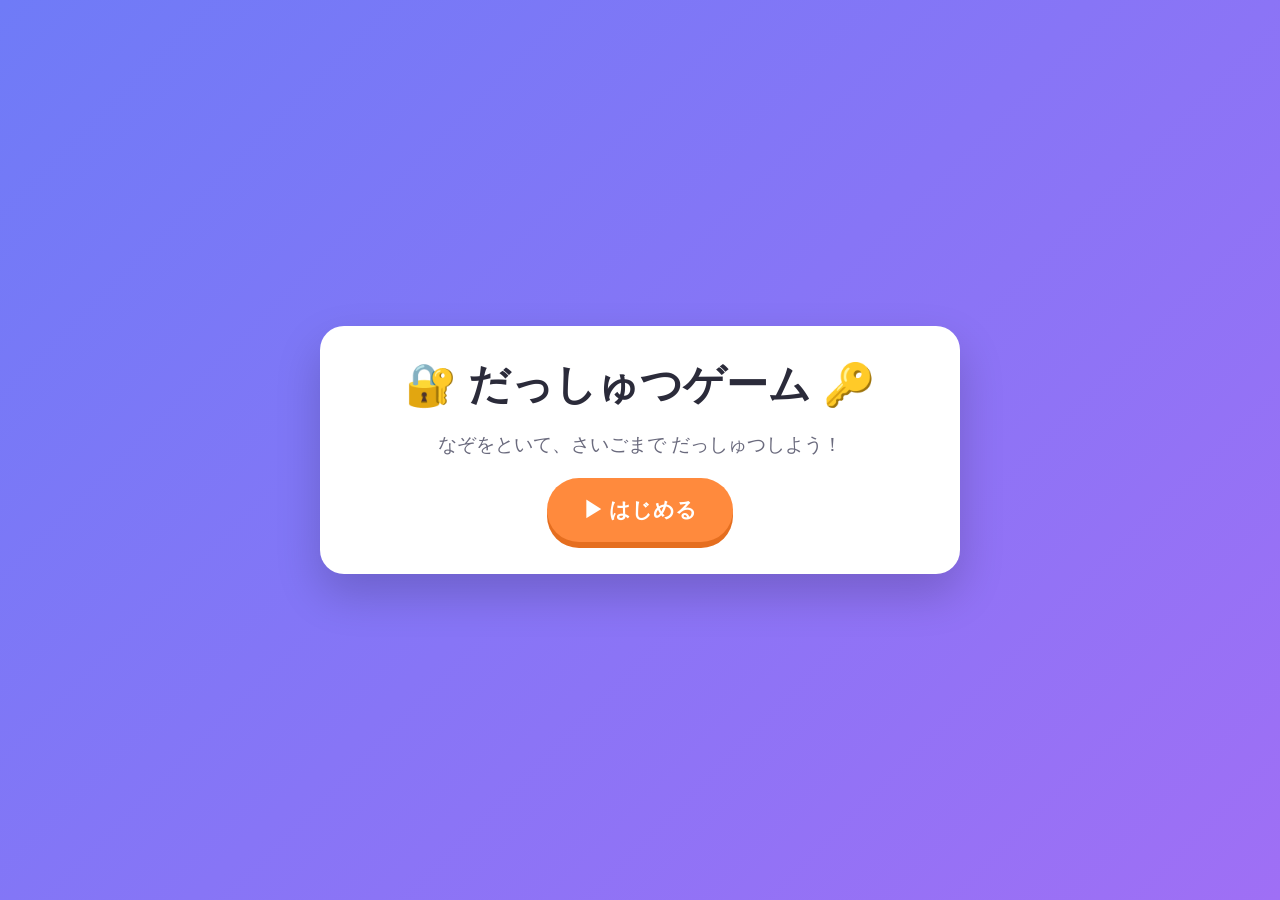
==== escape-game/index.html @ 2ba77e46 "小学生向け脱出ゲームアプリのプロトタイプを追加 - escape-game/ にビルド不要のHTML+CSS+Vanilla JS構成で実装 - stages.js にステージ内容(quiz/code" ====
<!DOCTYPE html>
<html lang="ja">
<head>
<meta charset="UTF-8" />
<meta name="viewport" content="width=device-width, initial-scale=1, maximum-scale=1, user-scalable=no, viewport-fit=cover" />
<title>だっしゅつゲーム</title>
<link rel="stylesheet" href="style.css" />
</head>
<body>

  <!-- 画面1: タイトル画面 -->
  <section id="screen-title" class="screen is-active">
    <div class="card title-card">
      <h1 class="app-title">🔐 だっしゅつゲーム 🔑</h1>
      <p class="app-sub">なぞをといて、さいごまで だっしゅつしよう！</p>
      <button id="btn-start" class="btn btn-primary btn-large" type="button">▶ はじめる</button>
    </div>
  </section>

  <!-- 画面2: ステージ画面 -->
  <section id="screen-stage" class="screen">
    <div class="stage-topbar">
      <div class="progress-wrap" aria-label="進み具合">
        <div class="progress-track">
          <div id="progress-fill" class="progress-fill"></div>
        </div>
        <span id="progress-label" class="progress-label">1 / 3</span>
      </div>
    </div>

    <div class="card stage-card">
      <h2 id="stage-title" class="stage-title">ステージタイトル</h2>
      <p id="stage-prompt" class="stage-prompt">もんだいぶん</p>

      <img id="stage-image" class="stage-image" alt="" hidden />

      <div id="stage-body" class="stage-body">
        <!-- ここに type ごとの選択肢/入力欄/並べ替えUIが差し込まれる -->
      </div>

      <div id="feedback" class="feedback" role="status" aria-live="polite"></div>

      <div id="hint-panel" class="hint-panel" hidden>
        <p id="hint-text" class="hint-text"></p>
      </div>

      <div class="stage-actions">
        <button id="btn-hint" class="btn btn-secondary" type="button">💡 ヒント</button>
      </div>
    </div>
  </section>

  <!-- 画面3: 最終演出（クリア）画面 -->
  <section id="screen-clear" class="screen">
    <canvas id="confetti-canvas" class="confetti-canvas"></canvas>
    <div class="card clear-card">
      <h1 class="clear-title">🎉 だっしゅつ せいこう！ 🎉</h1>
      <p class="clear-sub">すべての なぞを といたね。すごい！</p>

      <button id="btn-reveal" class="btn btn-primary btn-large">🎁 しゃしんを 見る</button>

      <div id="photo-wrap" class="photo-wrap" hidden>
        <img id="final-photo" class="final-photo" alt="さいごのごほうびしゃしん" />
        <div id="photo-fallback" class="photo-fallback" hidden>
          <p>📷 写真が見つかりません</p>
          <p class="photo-fallback-sub">assets/final-photo.jpg（または .png）に画像を置いてください。</p>
        </div>
      </div>

      <button id="btn-restart" class="btn btn-secondary" type="button" hidden>🔁 もういちど さいしょから</button>
    </div>
  </section>

  <script src="stages.js"></script>
  <script src="main.js"></script>
</body>
</html>
---- escape-game/style.css ----
/* ---------------------------------------------------------------
   style.css
   小学生がiPad(Safari)でタップ操作する前提のスタイル。
   - ホバーに依存する演出は使わない
   - タップ領域は最低44px x 44px を確保
   - 縦向き/横向きどちらでも崩れないようにする
--------------------------------------------------------------- */

:root {
  --color-bg-1: #6f7bf7;
  --color-bg-2: #9f6ff5;
  --color-primary: #ff8a3d;
  --color-primary-dark: #e56e1f;
  --color-secondary: #4dc3a3;
  --color-secondary-dark: #33a184;
  --color-correct: #35c165;
  --color-wrong: #ff5a5f;
  --color-card-bg: #ffffff;
  --color-text: #2b2b3a;
  --color-text-sub: #6a6a7d;
  --radius-lg: 24px;
  --radius-md: 16px;
  --tap-min: 44px;
}

* {
  box-sizing: border-box;
  -webkit-tap-highlight-color: transparent;
}

/* 独自のdisplay指定(.btnなど)がUAデフォルトのhidden挙動を上書きしてしまうため、
   [hidden]属性を最優先で効かせる */
[hidden] {
  display: none !important;
}

html, body {
  height: 100%;
  margin: 0;
}

body {
  font-family: "Hiragino Maru Gothic ProN", "Hiragino Sans", "Yu Gothic", sans-serif;
  color: var(--color-text);
  background: linear-gradient(135deg, var(--color-bg-1), var(--color-bg-2));
  min-height: 100vh;
  min-height: 100dvh;
  overflow-x: hidden;
  /* iPadでの意図しない拡大縮小・選択・長押しコールアウトを防ぐ */
  user-select: none;
  -webkit-user-select: none;
  touch-action: manipulation;
}

input, textarea {
  -webkit-user-select: text;
  user-select: text;
}

button {
  font-family: inherit;
}

/* ---------- 画面切り替え ---------- */

.screen {
  display: none;
  min-height: 100vh;
  min-height: 100dvh;
  width: 100%;
  align-items: center;
  justify-content: center;
  padding: 24px 16px;
  padding: 24px max(16px, env(safe-area-inset-right)) 24px max(16px, env(safe-area-inset-left));
}

.screen.is-active {
  display: flex;
}

#screen-stage.is-active {
  align-items: flex-start;
  flex-direction: column;
}

#screen-clear.is-active {
  position: relative;
  overflow: hidden;
}

/* ---------- カード共通 ---------- */

.card {
  background: var(--color-card-bg);
  border-radius: var(--radius-lg);
  box-shadow: 0 20px 45px rgba(0, 0, 0, 0.18);
  padding: 32px 24px;
  width: 100%;
  max-width: 640px;
  margin: 0 auto;
  text-align: center;
}

/* ---------- タイトル画面 ---------- */

.title-card {
  display: flex;
  flex-direction: column;
  align-items: center;
  gap: 20px;
}

.app-title {
  font-size: clamp(1.8rem, 5vw, 2.6rem);
  margin: 0;
  line-height: 1.3;
}

.app-sub {
  margin: 0;
  font-size: clamp(1rem, 2.6vw, 1.2rem);
  color: var(--color-text-sub);
}

/* ---------- 共通ボタン ---------- */

.btn {
  display: inline-flex;
  align-items: center;
  justify-content: center;
  min-height: var(--tap-min);
  min-width: var(--tap-min);
  padding: 14px 28px;
  border: none;
  border-radius: 999px;
  font-size: 1.1rem;
  font-weight: 700;
  cursor: pointer;
  transition: transform 0.12s ease, box-shadow 0.12s ease, opacity 0.12s ease;
  box-shadow: 0 6px 0 rgba(0, 0, 0, 0.15);
}

.btn:active {
  transform: translateY(4px);
  box-shadow: 0 2px 0 rgba(0, 0, 0, 0.15);
}

.btn:disabled {
  opacity: 0.5;
  cursor: default;
  transform: none;
  box-shadow: 0 6px 0 rgba(0, 0, 0, 0.08);
}

.btn-primary {
  background: var(--color-primary);
  color: #fff;
  box-shadow: 0 6px 0 var(--color-primary-dark);
}
.btn-primary:active { box-shadow: 0 2px 0 var(--color-primary-dark); }

.btn-secondary {
  background: var(--color-secondary);
  color: #fff;
  box-shadow: 0 6px 0 var(--color-secondary-dark);
}
.btn-secondary:active { box-shadow: 0 2px 0 var(--color-secondary-dark); }

.btn-large {
  font-size: 1.3rem;
  padding: 18px 36px;
}

/* ---------- ステージ画面 ---------- */

.stage-topbar {
  width: 100%;
  max-width: 640px;
  margin: 0 auto 16px;
}

.progress-wrap {
  display: flex;
  align-items: center;
  gap: 12px;
  background: rgba(255, 255, 255, 0.85);
  border-radius: 999px;
  padding: 8px 16px;
}

.progress-track {
  flex: 1;
  height: 14px;
  background: rgba(0, 0, 0, 0.1);
  border-radius: 999px;
  overflow: hidden;
}

.progress-fill {
  height: 100%;
  width: 0%;
  background: linear-gradient(90deg, var(--color-secondary), var(--color-primary));
  transition: width 0.4s ease;
  border-radius: 999px;
}

.progress-label {
  font-weight: 700;
  color: var(--color-text);
  white-space: nowrap;
}

.stage-card {
  display: flex;
  flex-direction: column;
  gap: 18px;
  margin-top: 0;
}

.stage-title {
  margin: 0;
  font-size: clamp(1.2rem, 3.4vw, 1.6rem);
}

.stage-prompt {
  margin: 0;
  font-size: clamp(1rem, 2.8vw, 1.25rem);
  line-height: 1.6;
  white-space: pre-wrap;
  word-break: break-word;
}

.stage-image {
  width: 100%;
  max-height: 240px;
  object-fit: contain;
  border-radius: var(--radius-md);
}

.stage-body {
  display: flex;
  flex-direction: column;
  gap: 14px;
}

/* quiz用の選択肢ボタン */
.choice-grid {
  display: grid;
  grid-template-columns: repeat(auto-fit, minmax(140px, 1fr));
  gap: 12px;
}

.choice-btn {
  min-height: 56px;
  padding: 12px 16px;
  border-radius: var(--radius-md);
  border: 3px solid #e2e2ef;
  background: #f7f7fc;
  font-size: 1.05rem;
  font-weight: 700;
  color: var(--color-text);
  cursor: pointer;
  transition: transform 0.1s ease, border-color 0.15s ease, background 0.15s ease;
}

.choice-btn:active {
  transform: scale(0.97);
}

.choice-btn.is-correct {
  background: rgba(53, 193, 101, 0.18);
  border-color: var(--color-correct);
}

.choice-btn.is-wrong {
  background: rgba(255, 90, 95, 0.18);
  border-color: var(--color-wrong);
  animation: shake 0.35s ease;
}

.choice-btn.is-disabled {
  opacity: 0.55;
  pointer-events: none;
}

/* code-input用 */
.code-input-row {
  display: flex;
  flex-wrap: wrap;
  gap: 10px;
}

.code-input-field {
  flex: 1;
  min-width: 160px;
  min-height: var(--tap-min);
  font-size: 1.2rem;
  padding: 10px 16px;
  border-radius: var(--radius-md);
  border: 3px solid #e2e2ef;
  text-align: center;
}

.code-input-field.is-wrong {
  border-color: var(--color-wrong);
  animation: shake 0.35s ease;
}

/* order用 */
.order-piece-row {
  display: flex;
  flex-wrap: wrap;
  gap: 10px;
  justify-content: center;
  min-height: 60px;
}

.order-piece {
  min-width: 56px;
  min-height: 56px;
  padding: 8px 14px;
  border-radius: var(--radius-md);
  border: 3px solid #e2e2ef;
  background: #f7f7fc;
  font-size: 1.3rem;
  font-weight: 800;
  cursor: pointer;
}

.order-piece.is-picked {
  opacity: 0.35;
  pointer-events: none;
}

.order-answer-row {
  display: flex;
  flex-wrap: wrap;
  gap: 10px;
  justify-content: center;
  min-height: 60px;
  padding: 10px;
  background: #f0f0f8;
  border-radius: var(--radius-md);
}

.order-answer-slot {
  min-width: 56px;
  min-height: 56px;
  display: flex;
  align-items: center;
  justify-content: center;
  border-radius: var(--radius-md);
  border: 2px dashed #c9c9dd;
  font-size: 1.3rem;
  font-weight: 800;
  background: #fff;
}

.stage-actions {
  display: flex;
  justify-content: center;
  gap: 12px;
  flex-wrap: wrap;
}

.feedback {
  min-height: 1.6em;
  font-weight: 800;
  font-size: 1.1rem;
}

.feedback.is-correct { color: var(--color-correct); }
.feedback.is-wrong { color: var(--color-wrong); }

.hint-panel {
  background: #fff7e0;
  border: 2px solid #ffd98a;
  border-radius: var(--radius-md);
  padding: 12px 16px;
  text-align: left;
}

.hint-text {
  margin: 0;
  color: #8a5a00;
  font-weight: 600;
}

/* ---------- クリア画面 ---------- */

.clear-card {
  display: flex;
  flex-direction: column;
  align-items: center;
  gap: 20px;
  position: relative;
  z-index: 2;
}

.clear-title {
  margin: 0;
  font-size: clamp(1.6rem, 5vw, 2.4rem);
  animation: pop-in 0.5s ease;
}

.clear-sub {
  margin: 0;
  color: var(--color-text-sub);
  font-size: clamp(1rem, 2.6vw, 1.2rem);
}

.photo-wrap {
  width: 100%;
  max-width: 480px;
  animation: pop-in 0.4s ease;
}

.final-photo {
  width: 100%;
  border-radius: var(--radius-md);
  box-shadow: 0 12px 30px rgba(0, 0, 0, 0.25);
  display: block;
}

.final-photo[hidden] { display: none; }

.photo-fallback {
  width: 100%;
  aspect-ratio: 4 / 3;
  border-radius: var(--radius-md);
  border: 3px dashed #c9c9dd;
  background: #f0f0f8;
  display: flex;
  flex-direction: column;
  align-items: center;
  justify-content: center;
  gap: 8px;
  color: var(--color-text-sub);
  padding: 16px;
  text-align: center;
}

.photo-fallback-sub {
  font-size: 0.85rem;
  margin: 0;
}

.confetti-canvas {
  position: absolute;
  inset: 0;
  width: 100%;
  height: 100%;
  pointer-events: none;
  z-index: 1;
}

/* ---------- アニメーション ---------- */

@keyframes shake {
  0%, 100% { transform: translateX(0); }
  20% { transform: translateX(-8px); }
  40% { transform: translateX(8px); }
  60% { transform: translateX(-6px); }
  80% { transform: translateX(6px); }
}

@keyframes pop-in {
  0% { transform: scale(0.7); opacity: 0; }
  100% { transform: scale(1); opacity: 1; }
}

/* ---------- 横向き(landscape)での高さ調整 ---------- */

@media (orientation: landscape) and (max-height: 600px) {
  .card {
    padding: 20px;
  }
  .screen {
    padding: 12px 16px;
  }
}

/* ---------- 小さめの iPad / 縦向き調整 ---------- */

@media (max-width: 480px) {
  .card {
    padding: 24px 16px;
    border-radius: var(--radius-md);
  }
}
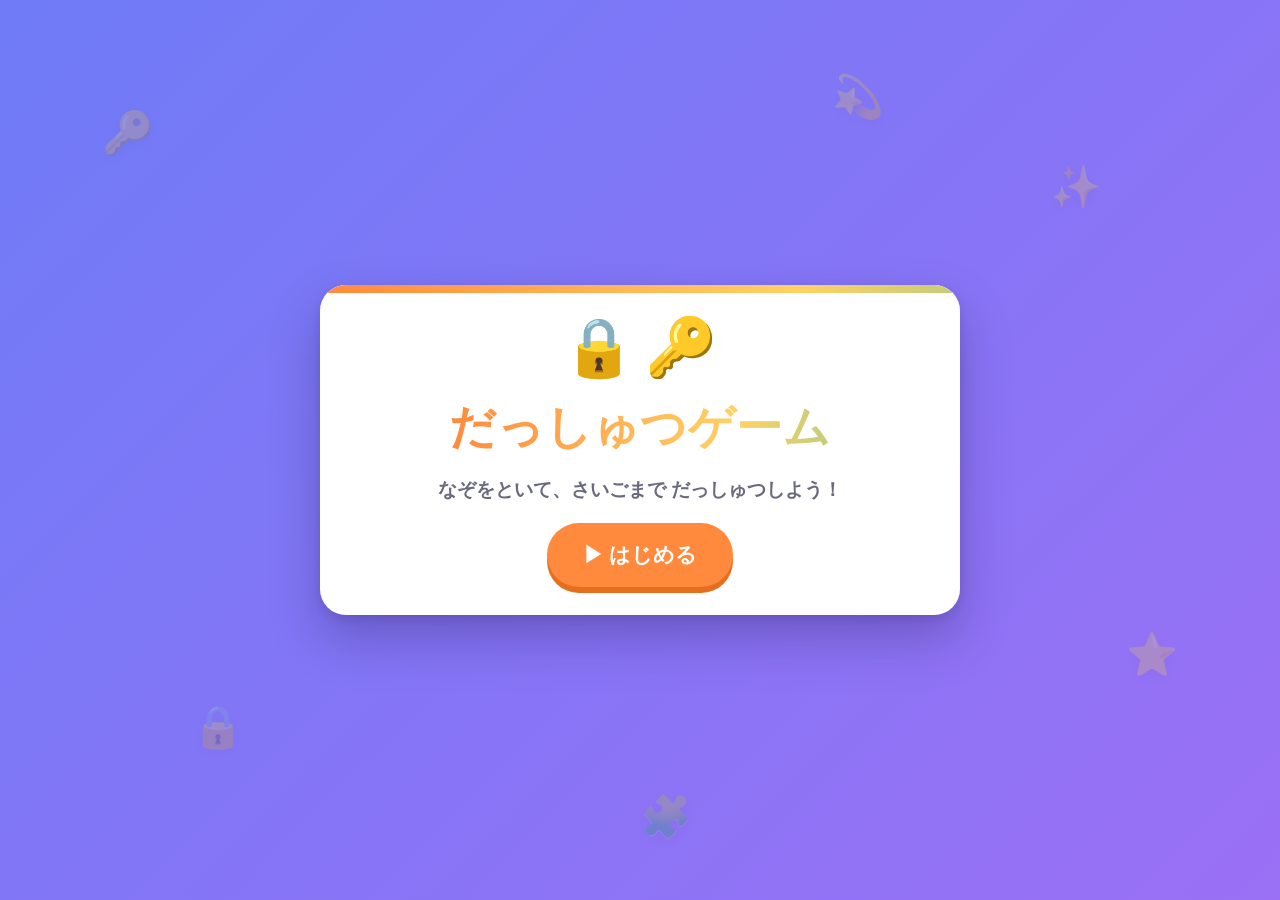
==== commit 45c3ccbc: "デザイン強化、キャッシュ対策、写真アップロード手順を追加 - index.html/style.css: 背景に漂う鍵・きらきら等の装飾、カード上部の   虹色アクセント帯、タイトル文字のグラデーショ" ====
--- a/escape-game/index.html
+++ b/escape-game/index.html
@@ -4,14 +4,28 @@
 <meta charset="UTF-8" />
 <meta name="viewport" content="width=device-width, initial-scale=1, maximum-scale=1, user-scalable=no, viewport-fit=cover" />
 <title>だっしゅつゲーム</title>
-<link rel="stylesheet" href="style.css" />
+<link rel="stylesheet" href="style.css?v=1" />
 </head>
 <body>
+
+  <!-- 背景の装飾（鍵・鍵穴・きらきら等がゆっくり漂う演出。操作の邪魔をしないようpointer-events:none） -->
+  <div class="bg-decor" aria-hidden="true">
+    <span class="bg-decor-item" style="--x:8%; --y:12%; --dur:16s; --delay:0s;">🔑</span>
+    <span class="bg-decor-item" style="--x:82%; --y:18%; --dur:19s; --delay:-3s;">✨</span>
+    <span class="bg-decor-item" style="--x:15%; --y:78%; --dur:21s; --delay:-8s;">🔒</span>
+    <span class="bg-decor-item" style="--x:88%; --y:70%; --dur:17s; --delay:-5s;">⭐</span>
+    <span class="bg-decor-item" style="--x:50%; --y:88%; --dur:23s; --delay:-11s;">🧩</span>
+    <span class="bg-decor-item" style="--x:65%; --y:8%; --dur:18s; --delay:-14s;">💫</span>
+  </div>
 
   <!-- 画面1: タイトル画面 -->
   <section id="screen-title" class="screen is-active">
     <div class="card title-card">
-      <h1 class="app-title">🔐 だっしゅつゲーム 🔑</h1>
+      <div class="title-icon-row" aria-hidden="true">
+        <span class="title-icon" style="--spin-delay:0s;">🔒</span>
+        <span class="title-icon title-icon-key" style="--spin-delay:0.6s;">🔑</span>
+      </div>
+      <h1 class="app-title">だっしゅつゲーム</h1>
       <p class="app-sub">なぞをといて、さいごまで だっしゅつしよう！</p>
       <button id="btn-start" class="btn btn-primary btn-large" type="button">▶ はじめる</button>
     </div>
@@ -26,10 +40,16 @@
         </div>
         <span id="progress-label" class="progress-label">1 / 3</span>
       </div>
+      <div id="progress-dots" class="progress-dots" aria-hidden="true">
+        <!-- ステージごとのアイコンドットがJSで生成される -->
+      </div>
     </div>
 
     <div class="card stage-card">
-      <h2 id="stage-title" class="stage-title">ステージタイトル</h2>
+      <div class="stage-header">
+        <span id="stage-icon" class="stage-icon-badge" aria-hidden="true">🧩</span>
+        <h2 id="stage-title" class="stage-title">ステージタイトル</h2>
+      </div>
       <p id="stage-prompt" class="stage-prompt">もんだいぶん</p>
 
       <img id="stage-image" class="stage-image" alt="" hidden />
@@ -54,16 +74,19 @@
   <section id="screen-clear" class="screen">
     <canvas id="confetti-canvas" class="confetti-canvas"></canvas>
     <div class="card clear-card">
-      <h1 class="clear-title">🎉 だっしゅつ せいこう！ 🎉</h1>
+      <div class="clear-trophy" aria-hidden="true">🏆</div>
+      <h1 class="clear-title">だっしゅつ せいこう！</h1>
       <p class="clear-sub">すべての なぞを といたね。すごい！</p>
 
       <button id="btn-reveal" class="btn btn-primary btn-large">🎁 しゃしんを 見る</button>
 
       <div id="photo-wrap" class="photo-wrap" hidden>
-        <img id="final-photo" class="final-photo" alt="さいごのごほうびしゃしん" />
-        <div id="photo-fallback" class="photo-fallback" hidden>
-          <p>📷 写真が見つかりません</p>
-          <p class="photo-fallback-sub">assets/final-photo.jpg（または .png）に画像を置いてください。</p>
+        <div class="photo-frame">
+          <img id="final-photo" class="final-photo" alt="さいごのごほうびしゃしん" />
+          <div id="photo-fallback" class="photo-fallback" hidden>
+            <p>📷 写真が見つかりません</p>
+            <p class="photo-fallback-sub">assets/final-photo.jpg（または .png）に画像を置いてください。</p>
+          </div>
         </div>
       </div>
 
@@ -71,7 +94,7 @@
     </div>
   </section>
 
-  <script src="stages.js"></script>
-  <script src="main.js"></script>
+  <script src="stages.js?v=1"></script>
+  <script src="main.js?v=1"></script>
 </body>
 </html>
--- a/escape-game/style.css
+++ b/escape-game/style.css
@@ -9,6 +9,7 @@
 :root {
   --color-bg-1: #6f7bf7;
   --color-bg-2: #9f6ff5;
+  --color-bg-3: #ff8ac6;
   --color-primary: #ff8a3d;
   --color-primary-dark: #e56e1f;
   --color-secondary: #4dc3a3;
@@ -18,9 +19,10 @@
   --color-card-bg: #ffffff;
   --color-text: #2b2b3a;
   --color-text-sub: #6a6a7d;
-  --radius-lg: 24px;
+  --radius-lg: 26px;
   --radius-md: 16px;
   --tap-min: 44px;
+  --accent-gradient: linear-gradient(90deg, #ff8a3d, #ffd166, #4dc3a3, #6f7bf7, #ff8ac6);
 }
 
 * {
@@ -40,9 +42,12 @@
 }
 
 body {
+  position: relative;
   font-family: "Hiragino Maru Gothic ProN", "Hiragino Sans", "Yu Gothic", sans-serif;
   color: var(--color-text);
-  background: linear-gradient(135deg, var(--color-bg-1), var(--color-bg-2));
+  background: linear-gradient(135deg, var(--color-bg-1), var(--color-bg-2) 55%, var(--color-bg-3));
+  background-size: 200% 200%;
+  animation: bg-drift 18s ease-in-out infinite;
   min-height: 100vh;
   min-height: 100dvh;
   overflow-x: hidden;
@@ -52,6 +57,43 @@
   touch-action: manipulation;
 }
 
+@keyframes bg-drift {
+  0%, 100% { background-position: 0% 0%; }
+  50% { background-position: 100% 100%; }
+}
+
+/* 背景を漂う装飾（鍵・きらきら等）。操作には一切干渉しない */
+.bg-decor {
+  position: fixed;
+  inset: 0;
+  overflow: hidden;
+  pointer-events: none;
+  z-index: -1;
+}
+
+.bg-decor-item {
+  position: absolute;
+  left: var(--x);
+  top: var(--y);
+  font-size: clamp(1.6rem, 4vw, 2.6rem);
+  opacity: 0.22;
+  animation: bg-float var(--dur) ease-in-out infinite;
+  animation-delay: var(--delay);
+  filter: drop-shadow(0 4px 6px rgba(0, 0, 0, 0.12));
+}
+
+@keyframes bg-float {
+  0%, 100% { transform: translate(0, 0) rotate(0deg); }
+  25% { transform: translate(6px, -18px) rotate(-8deg); }
+  50% { transform: translate(-4px, 8px) rotate(6deg); }
+  75% { transform: translate(-10px, -10px) rotate(-4deg); }
+}
+
+@media (prefers-reduced-motion: reduce) {
+  body { animation: none; }
+  .bg-decor-item { animation: none; }
+}
+
 input, textarea {
   -webkit-user-select: text;
   user-select: text;
@@ -91,14 +133,40 @@
 /* ---------- カード共通 ---------- */
 
 .card {
+  position: relative;
   background: var(--color-card-bg);
   border-radius: var(--radius-lg);
-  box-shadow: 0 20px 45px rgba(0, 0, 0, 0.18);
-  padding: 32px 24px;
+  box-shadow:
+    0 1px 0 rgba(255, 255, 255, 0.6) inset,
+    0 24px 50px rgba(35, 20, 80, 0.28),
+    0 4px 12px rgba(35, 20, 80, 0.12);
+  padding: 34px 24px 28px;
   width: 100%;
   max-width: 640px;
   margin: 0 auto;
   text-align: center;
+  overflow: hidden;
+}
+
+.card::before {
+  content: "";
+  position: absolute;
+  top: 0;
+  left: 0;
+  right: 0;
+  height: 8px;
+  background: var(--accent-gradient);
+  background-size: 300% 100%;
+  animation: accent-flow 6s linear infinite;
+}
+
+@keyframes accent-flow {
+  0% { background-position: 0% 0%; }
+  100% { background-position: 100% 0%; }
+}
+
+@media (prefers-reduced-motion: reduce) {
+  .card::before { animation: none; }
 }
 
 /* ---------- タイトル画面 ---------- */
@@ -110,21 +178,67 @@
   gap: 20px;
 }
 
+.title-icon-row {
+  display: flex;
+  align-items: center;
+  justify-content: center;
+  gap: 10px;
+  font-size: clamp(2.4rem, 8vw, 3.6rem);
+  line-height: 1;
+}
+
+.title-icon {
+  display: inline-block;
+  animation: title-icon-bounce 2.4s ease-in-out infinite;
+  animation-delay: var(--spin-delay, 0s);
+}
+
+.title-icon-key {
+  animation-name: title-icon-jiggle;
+}
+
+@keyframes title-icon-bounce {
+  0%, 100% { transform: translateY(0) rotate(0deg); }
+  50% { transform: translateY(-8px) rotate(-6deg); }
+}
+
+@keyframes title-icon-jiggle {
+  0%, 100% { transform: rotate(0deg) scale(1); }
+  10% { transform: rotate(-18deg) scale(1.05); }
+  20% { transform: rotate(14deg) scale(1.05); }
+  30% { transform: rotate(-8deg) scale(1); }
+  40%, 100% { transform: rotate(0deg) scale(1); }
+}
+
 .app-title {
-  font-size: clamp(1.8rem, 5vw, 2.6rem);
+  font-size: clamp(2rem, 6vw, 2.9rem);
   margin: 0;
   line-height: 1.3;
+  font-weight: 900;
+  letter-spacing: 0.02em;
+  background: var(--accent-gradient);
+  background-size: 300% 100%;
+  animation: accent-flow 6s linear infinite;
+  -webkit-background-clip: text;
+  background-clip: text;
+  color: transparent;
+}
+
+@media (prefers-reduced-motion: reduce) {
+  .title-icon, .title-icon-key { animation: none; }
 }
 
 .app-sub {
   margin: 0;
   font-size: clamp(1rem, 2.6vw, 1.2rem);
   color: var(--color-text-sub);
+  font-weight: 600;
 }
 
 /* ---------- 共通ボタン ---------- */
 
 .btn {
+  position: relative;
   display: inline-flex;
   align-items: center;
   justify-content: center;
@@ -136,8 +250,29 @@
   font-size: 1.1rem;
   font-weight: 700;
   cursor: pointer;
+  overflow: hidden;
   transition: transform 0.12s ease, box-shadow 0.12s ease, opacity 0.12s ease;
   box-shadow: 0 6px 0 rgba(0, 0, 0, 0.15);
+}
+
+.btn::after {
+  content: "";
+  position: absolute;
+  inset: 0;
+  background: linear-gradient(
+    115deg,
+    rgba(255, 255, 255, 0) 30%,
+    rgba(255, 255, 255, 0.35) 45%,
+    rgba(255, 255, 255, 0) 60%
+  );
+  background-size: 220% 100%;
+  background-position: 120% 0;
+  pointer-events: none;
+}
+
+.btn:not(:disabled):active::after {
+  transition: background-position 0.5s ease;
+  background-position: -20% 0;
 }
 
 .btn:active {
@@ -177,15 +312,55 @@
   width: 100%;
   max-width: 640px;
   margin: 0 auto 16px;
+  display: flex;
+  flex-direction: column;
+  gap: 10px;
 }
 
 .progress-wrap {
   display: flex;
   align-items: center;
   gap: 12px;
-  background: rgba(255, 255, 255, 0.85);
+  background: rgba(255, 255, 255, 0.9);
   border-radius: 999px;
   padding: 8px 16px;
+  box-shadow: 0 6px 16px rgba(35, 20, 80, 0.15);
+}
+
+/* ステージごとのアイコンをたどる「すごろく」風ドット */
+.progress-dots {
+  display: flex;
+  justify-content: center;
+  gap: 8px;
+  flex-wrap: wrap;
+}
+
+.progress-dot {
+  display: flex;
+  align-items: center;
+  justify-content: center;
+  width: 34px;
+  height: 34px;
+  border-radius: 50%;
+  font-size: 1.05rem;
+  background: rgba(255, 255, 255, 0.55);
+  border: 2px solid rgba(255, 255, 255, 0.7);
+  opacity: 0.65;
+  transition: transform 0.2s ease, opacity 0.2s ease, background 0.2s ease;
+}
+
+.progress-dot.is-done {
+  background: var(--color-secondary);
+  border-color: var(--color-secondary-dark);
+  opacity: 1;
+}
+
+.progress-dot.is-current {
+  background: #fff;
+  border-color: var(--color-primary);
+  opacity: 1;
+  transform: scale(1.2);
+  box-shadow: 0 4px 10px rgba(0, 0, 0, 0.2);
 }
 
 .progress-track {
@@ -215,6 +390,28 @@
   flex-direction: column;
   gap: 18px;
   margin-top: 0;
+}
+
+.stage-header {
+  display: flex;
+  align-items: center;
+  justify-content: center;
+  gap: 10px;
+}
+
+.stage-icon-badge {
+  display: flex;
+  align-items: center;
+  justify-content: center;
+  flex-shrink: 0;
+  width: 42px;
+  height: 42px;
+  border-radius: 50%;
+  background: linear-gradient(135deg, #fff3da, #ffe3b0);
+  border: 2px solid #ffd98a;
+  font-size: 1.4rem;
+  box-shadow: 0 4px 8px rgba(0, 0, 0, 0.1);
+  animation: pop-in 0.35s ease;
 }
 
 .stage-title {
@@ -283,6 +480,13 @@
   pointer-events: none;
 }
 
+/* 複数選択クイズ(multiSelect)で選んでいる選択肢 */
+.choice-btn.is-selected {
+  background: rgba(111, 123, 247, 0.18);
+  border-color: var(--color-bg-1);
+  box-shadow: inset 0 0 0 2px rgba(111, 123, 247, 0.3);
+}
+
 /* code-input用 */
 .code-input-row {
   display: flex;
@@ -356,6 +560,274 @@
   background: #fff;
 }
 
+/* orderのリッチ版（{label, detail, icon}のカードを持ち手スライドで並べ替える形式） */
+.order-rich-draghint {
+  margin: 0;
+  font-size: 0.9rem;
+  font-weight: 700;
+  color: var(--color-text-sub);
+  text-align: center;
+}
+
+.order-rich-list {
+  display: flex;
+  flex-direction: column;
+  gap: 12px;
+  text-align: left;
+}
+
+.order-rich-item {
+  display: flex;
+  align-items: center;
+  gap: 10px;
+  background: #f7f7fc;
+  border: 3px solid #e2e2ef;
+  border-radius: var(--radius-md);
+  padding: 10px 12px;
+  transition: box-shadow 0.15s ease;
+}
+
+.order-rich-item.is-dragging {
+  position: relative;
+  z-index: 5;
+  background: #fffef2;
+  border-color: #ffd98a;
+  box-shadow: 0 14px 28px rgba(0, 0, 0, 0.22);
+}
+
+.order-rich-handle {
+  flex-shrink: 0;
+  min-width: var(--tap-min);
+  min-height: var(--tap-min);
+  border-radius: 10px;
+  border: 2px solid #d8d8e6;
+  background: #fff;
+  font-size: 1.4rem;
+  color: var(--color-text-sub);
+  cursor: grab;
+  touch-action: none;
+  -webkit-user-select: none;
+  user-select: none;
+}
+
+.order-rich-label {
+  flex: 1;
+  display: flex;
+  align-items: center;
+  gap: 12px;
+  min-height: var(--tap-min);
+  background: none;
+  border: none;
+  text-align: left;
+  font-size: 1.12rem;
+  line-height: 1.5;
+  font-weight: 700;
+  color: var(--color-text);
+  cursor: pointer;
+  padding: 8px 6px;
+}
+
+.order-rich-icon {
+  font-size: 2.2rem;
+  line-height: 1;
+  flex-shrink: 0;
+}
+
+.order-rich-text {
+  flex: 1;
+}
+
+.order-detail-panel {
+  margin-top: -4px;
+  font-size: 1.05rem;
+}
+
+/* ---------- ブラックジャック(blackjack)用 ---------- */
+
+.bj-section {
+  display: flex;
+  flex-direction: column;
+  gap: 8px;
+}
+
+.bj-heading {
+  margin: 0;
+  font-weight: 800;
+  font-size: 1rem;
+}
+
+.bj-hand {
+  display: flex;
+  gap: 8px;
+  justify-content: center;
+  flex-wrap: wrap;
+  min-height: 68px;
+}
+
+.bj-card {
+  min-width: 48px;
+  min-height: 68px;
+  display: flex;
+  align-items: center;
+  justify-content: center;
+  border-radius: 10px;
+  border: 3px solid #e2e2ef;
+  background: #fff;
+  font-size: 1.4rem;
+  font-weight: 800;
+  color: var(--color-text);
+  box-shadow: 0 4px 0 rgba(0, 0, 0, 0.08);
+  animation: pop-in 0.25s ease;
+}
+
+.bj-card-back {
+  background: var(--color-bg-1);
+  border-color: #5a63d8;
+  color: #fff;
+}
+
+.bj-total {
+  margin: 0;
+  font-weight: 800;
+  font-size: 1.1rem;
+}
+
+.bj-actions {
+  display: flex;
+  justify-content: center;
+  gap: 12px;
+  flex-wrap: wrap;
+}
+
+.bj-result {
+  display: flex;
+  flex-direction: column;
+  align-items: center;
+  gap: 12px;
+}
+
+.bj-result-text {
+  margin: 0;
+  font-weight: 800;
+  font-size: 1.05rem;
+}
+
+.bj-result-text.is-correct { color: var(--color-correct); }
+.bj-result-text.is-wrong { color: var(--color-wrong); }
+
+/* ---------- 英単語つりゲーム(fishing)用 ---------- */
+
+.fishing-wrap {
+  display: flex;
+  flex-direction: column;
+  gap: 12px;
+}
+
+.fishing-theme {
+  margin: 0;
+  background: #fff7e0;
+  border: 2px solid #ffd98a;
+  border-radius: var(--radius-md);
+  padding: 10px 14px;
+  font-weight: 800;
+  font-size: 1.02rem;
+  color: #8a5a00;
+  text-align: center;
+}
+
+.fishing-status {
+  display: flex;
+  justify-content: space-between;
+  align-items: center;
+  gap: 10px;
+  flex-wrap: wrap;
+}
+
+.fishing-timer,
+.fishing-count {
+  background: rgba(255, 255, 255, 0.85);
+  border-radius: 999px;
+  padding: 8px 14px;
+  font-weight: 800;
+  white-space: nowrap;
+}
+
+.fishing-pond-outer {
+  position: relative;
+  width: 100%;
+  height: min(46vh, 300px);
+  min-height: 220px;
+  border-radius: var(--radius-md);
+  overflow: hidden;
+  background: linear-gradient(180deg, #bfe6ff 0%, #6fb8e6 100%);
+  border: 3px solid #4a9bd1;
+}
+
+.fishing-pond {
+  position: absolute;
+  inset: 0;
+  overflow: hidden;
+}
+
+.fishing-fish {
+  position: absolute;
+  min-height: var(--tap-min);
+  padding: 10px 16px;
+  border-radius: 999px 999px 999px 30%;
+  border: 3px solid #fff;
+  background: linear-gradient(135deg, #ffd166, #ff8a3d);
+  color: #3a2600;
+  font-size: 1.05rem;
+  font-weight: 800;
+  white-space: nowrap;
+  cursor: pointer;
+  box-shadow: 0 4px 10px rgba(0, 0, 0, 0.15);
+}
+
+.fishing-fish.is-caught-correct {
+  animation: fishing-catch 0.35s ease forwards;
+}
+
+.fishing-fish.is-caught-wrong {
+  background: var(--color-wrong);
+  border-color: #fff;
+  color: #fff;
+  animation: shake 0.35s ease;
+}
+
+.fishing-bite-overlay {
+  position: absolute;
+  inset: 0;
+  display: flex;
+  flex-direction: column;
+  align-items: center;
+  justify-content: center;
+  gap: 8px;
+  padding: 16px;
+  text-align: center;
+  background: rgba(255, 255, 255, 0.95);
+  animation: shake 0.4s ease;
+}
+
+.fishing-bite-text {
+  margin: 0;
+  font-size: 1.3rem;
+  font-weight: 800;
+  color: var(--color-wrong);
+}
+
+.fishing-bite-sub {
+  margin: 0;
+  font-weight: 700;
+  color: var(--color-text-sub);
+}
+
+@keyframes fishing-catch {
+  0% { transform: scale(1); opacity: 1; }
+  60% { transform: scale(1.3); opacity: 1; }
+  100% { transform: scale(0.4); opacity: 0; }
+}
+
 .stage-actions {
   display: flex;
   justify-content: center;
@@ -397,10 +869,32 @@
   z-index: 2;
 }
 
+.clear-trophy {
+  font-size: clamp(3rem, 10vw, 4.5rem);
+  line-height: 1;
+  animation: trophy-bounce 1.1s ease-in-out infinite;
+  filter: drop-shadow(0 8px 10px rgba(0, 0, 0, 0.2));
+}
+
+@keyframes trophy-bounce {
+  0%, 100% { transform: translateY(0) rotate(0deg); }
+  50% { transform: translateY(-10px) rotate(-4deg); }
+}
+
+@media (prefers-reduced-motion: reduce) {
+  .clear-trophy { animation: none; }
+}
+
 .clear-title {
   margin: 0;
-  font-size: clamp(1.6rem, 5vw, 2.4rem);
-  animation: pop-in 0.5s ease;
+  font-size: clamp(1.8rem, 5.5vw, 2.6rem);
+  font-weight: 900;
+  background: var(--accent-gradient);
+  background-size: 300% 100%;
+  animation: accent-flow 6s linear infinite, pop-in 0.5s ease;
+  -webkit-background-clip: text;
+  background-clip: text;
+  color: transparent;
 }
 
 .clear-sub {
@@ -415,10 +909,20 @@
   animation: pop-in 0.4s ease;
 }
 
+.photo-frame {
+  position: relative;
+  padding: 8px;
+  border-radius: calc(var(--radius-md) + 8px);
+  background: var(--accent-gradient);
+  background-size: 300% 100%;
+  animation: accent-flow 6s linear infinite;
+  box-shadow: 0 16px 34px rgba(0, 0, 0, 0.3);
+}
+
 .final-photo {
   width: 100%;
   border-radius: var(--radius-md);
-  box-shadow: 0 12px 30px rgba(0, 0, 0, 0.25);
+  box-shadow: 0 4px 10px rgba(0, 0, 0, 0.2);
   display: block;
 }
 
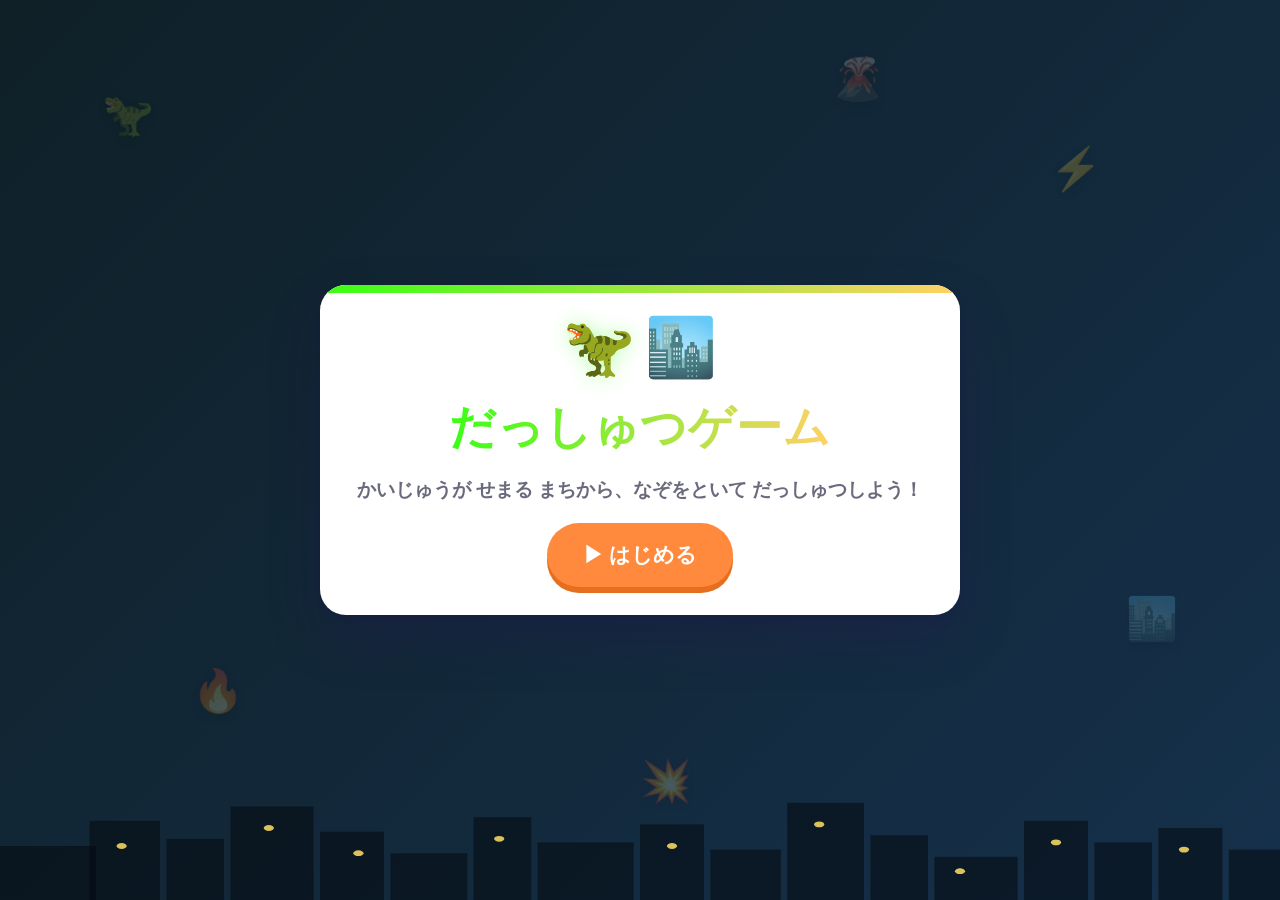
==== commit 2b26e50f: "かいじゅうテーマへのビジュアル刷新とクリアタイム計測を追加 - index.html/style.css: 夜の街に怪獣がせまるイメージの世界観に刷新。   背景を夜空グラデーション+放射能グリーンの" ====
--- a/escape-game/index.html
+++ b/escape-game/index.html
@@ -4,29 +4,59 @@
 <meta charset="UTF-8" />
 <meta name="viewport" content="width=device-width, initial-scale=1, maximum-scale=1, user-scalable=no, viewport-fit=cover" />
 <title>だっしゅつゲーム</title>
-<link rel="stylesheet" href="style.css?v=1" />
+<link rel="stylesheet" href="style.css?v=2" />
 </head>
 <body>
 
-  <!-- 背景の装飾（鍵・鍵穴・きらきら等がゆっくり漂う演出。操作の邪魔をしないようpointer-events:none） -->
+  <!-- 背景の装飾（かいじゅう・まち・炎・稲光などが漂う演出。操作の邪魔をしないようpointer-events:none） -->
   <div class="bg-decor" aria-hidden="true">
-    <span class="bg-decor-item" style="--x:8%; --y:12%; --dur:16s; --delay:0s;">🔑</span>
-    <span class="bg-decor-item" style="--x:82%; --y:18%; --dur:19s; --delay:-3s;">✨</span>
-    <span class="bg-decor-item" style="--x:15%; --y:78%; --dur:21s; --delay:-8s;">🔒</span>
-    <span class="bg-decor-item" style="--x:88%; --y:70%; --dur:17s; --delay:-5s;">⭐</span>
-    <span class="bg-decor-item" style="--x:50%; --y:88%; --dur:23s; --delay:-11s;">🧩</span>
-    <span class="bg-decor-item" style="--x:65%; --y:8%; --dur:18s; --delay:-14s;">💫</span>
+    <span class="bg-decor-item" style="--x:8%; --y:10%; --dur:16s; --delay:0s;">🦖</span>
+    <span class="bg-decor-item" style="--x:82%; --y:16%; --dur:19s; --delay:-3s;">⚡</span>
+    <span class="bg-decor-item" style="--x:15%; --y:74%; --dur:21s; --delay:-8s;">🔥</span>
+    <span class="bg-decor-item" style="--x:88%; --y:66%; --dur:17s; --delay:-5s;">🏙️</span>
+    <span class="bg-decor-item" style="--x:50%; --y:84%; --dur:23s; --delay:-11s;">💥</span>
+    <span class="bg-decor-item" style="--x:65%; --y:6%; --dur:18s; --delay:-14s;">🌋</span>
   </div>
+
+  <!-- 画面下に敷く、まちのシルエット（かいじゅうに壊される前の街並みイメージ） -->
+  <svg class="city-skyline" viewBox="0 0 400 60" preserveAspectRatio="none" aria-hidden="true">
+    <rect x="0" y="30" width="30" height="30" />
+    <rect x="28" y="16" width="22" height="44" />
+    <rect x="52" y="26" width="18" height="34" />
+    <rect x="72" y="8" width="26" height="52" />
+    <rect x="100" y="22" width="20" height="38" />
+    <rect x="122" y="34" width="24" height="26" />
+    <rect x="148" y="14" width="18" height="46" />
+    <rect x="168" y="28" width="30" height="32" />
+    <rect x="200" y="18" width="20" height="42" />
+    <rect x="222" y="32" width="22" height="28" />
+    <rect x="246" y="6" width="24" height="54" />
+    <rect x="272" y="24" width="18" height="36" />
+    <rect x="292" y="36" width="26" height="24" />
+    <rect x="320" y="16" width="20" height="44" />
+    <rect x="342" y="28" width="18" height="32" />
+    <rect x="362" y="20" width="20" height="40" />
+    <rect x="384" y="32" width="16" height="28" />
+    <circle class="city-window" cx="38" cy="30" r="1.6" />
+    <circle class="city-window" cx="84" cy="20" r="1.6" />
+    <circle class="city-window" cx="112" cy="34" r="1.6" />
+    <circle class="city-window" cx="156" cy="26" r="1.6" />
+    <circle class="city-window" cx="210" cy="30" r="1.6" />
+    <circle class="city-window" cx="256" cy="18" r="1.6" />
+    <circle class="city-window" cx="300" cy="44" r="1.6" />
+    <circle class="city-window" cx="330" cy="28" r="1.6" />
+    <circle class="city-window" cx="370" cy="32" r="1.6" />
+  </svg>
 
   <!-- 画面1: タイトル画面 -->
   <section id="screen-title" class="screen is-active">
     <div class="card title-card">
       <div class="title-icon-row" aria-hidden="true">
-        <span class="title-icon" style="--spin-delay:0s;">🔒</span>
-        <span class="title-icon title-icon-key" style="--spin-delay:0.6s;">🔑</span>
+        <span class="title-icon title-icon-kaiju">🦖</span>
+        <span class="title-icon title-icon-city">🏙️</span>
       </div>
       <h1 class="app-title">だっしゅつゲーム</h1>
-      <p class="app-sub">なぞをといて、さいごまで だっしゅつしよう！</p>
+      <p class="app-sub">かいじゅうが せまる まちから、なぞをといて だっしゅつしよう！</p>
       <button id="btn-start" class="btn btn-primary btn-large" type="button">▶ はじめる</button>
     </div>
   </section>
@@ -39,6 +69,7 @@
           <div id="progress-fill" class="progress-fill"></div>
         </div>
         <span id="progress-label" class="progress-label">1 / 3</span>
+        <span id="elapsed-time" class="elapsed-time" aria-label="けいかじかん">⏱ 0:00</span>
       </div>
       <div id="progress-dots" class="progress-dots" aria-hidden="true">
         <!-- ステージごとのアイコンドットがJSで生成される -->
@@ -74,9 +105,10 @@
   <section id="screen-clear" class="screen">
     <canvas id="confetti-canvas" class="confetti-canvas"></canvas>
     <div class="card clear-card">
-      <div class="clear-trophy" aria-hidden="true">🏆</div>
+      <div class="clear-trophy" aria-hidden="true">🦖</div>
       <h1 class="clear-title">だっしゅつ せいこう！</h1>
-      <p class="clear-sub">すべての なぞを といたね。すごい！</p>
+      <p class="clear-sub">かいじゅうから ぶじに にげきれたね。すごい！</p>
+      <p id="clear-time" class="clear-time">🕒 クリアタイム：計測中…</p>
 
       <button id="btn-reveal" class="btn btn-primary btn-large">🎁 しゃしんを 見る</button>
 
@@ -94,7 +126,7 @@
     </div>
   </section>
 
-  <script src="stages.js?v=1"></script>
-  <script src="main.js?v=1"></script>
+  <script src="stages.js?v=2"></script>
+  <script src="main.js?v=2"></script>
 </body>
 </html>
--- a/escape-game/style.css
+++ b/escape-game/style.css
@@ -7,9 +7,12 @@
 --------------------------------------------------------------- */
 
 :root {
-  --color-bg-1: #6f7bf7;
-  --color-bg-2: #9f6ff5;
-  --color-bg-3: #ff8ac6;
+  /* 夜の街に かいじゅうが せまる雰囲気の配色（暗い夜空〜放射能グリーン） */
+  --color-bg-1: #0f2027;
+  --color-bg-2: #16324f;
+  --color-bg-3: #1b4332;
+  --color-kaiju-glow: #39ff14;
+  --color-kaiju-glow-dim: rgba(57, 255, 20, 0.35);
   --color-primary: #ff8a3d;
   --color-primary-dark: #e56e1f;
   --color-secondary: #4dc3a3;
@@ -22,7 +25,7 @@
   --radius-lg: 26px;
   --radius-md: 16px;
   --tap-min: 44px;
-  --accent-gradient: linear-gradient(90deg, #ff8a3d, #ffd166, #4dc3a3, #6f7bf7, #ff8ac6);
+  --accent-gradient: linear-gradient(90deg, #39ff14, #ffd166, #ff5a3d, #39ff14);
 }
 
 * {
@@ -62,7 +65,28 @@
   50% { background-position: 100% 100%; }
 }
 
-/* 背景を漂う装飾（鍵・きらきら等）。操作には一切干渉しない */
+/* 非常灯のように、ときどき放射能グリーンがふわっと光る警戒演出 */
+body::before {
+  content: "";
+  position: fixed;
+  inset: 0;
+  z-index: -1;
+  pointer-events: none;
+  background: radial-gradient(circle at 50% 15%, var(--color-kaiju-glow-dim), transparent 60%);
+  opacity: 0;
+  animation: alert-pulse 7s ease-in-out infinite;
+}
+
+@keyframes alert-pulse {
+  0%, 100% { opacity: 0; }
+  50% { opacity: 1; }
+}
+
+@media (prefers-reduced-motion: reduce) {
+  body::before { animation: none; opacity: 0.3; }
+}
+
+/* 背景を漂う装飾（かいじゅう・炎・稲光等）。操作には一切干渉しない */
 .bg-decor {
   position: fixed;
   inset: 0;
@@ -79,7 +103,7 @@
   opacity: 0.22;
   animation: bg-float var(--dur) ease-in-out infinite;
   animation-delay: var(--delay);
-  filter: drop-shadow(0 4px 6px rgba(0, 0, 0, 0.12));
+  filter: drop-shadow(0 4px 6px rgba(0, 0, 0, 0.35));
 }
 
 @keyframes bg-float {
@@ -89,9 +113,39 @@
   75% { transform: translate(-10px, -10px) rotate(-4deg); }
 }
 
+/* 画面いちばん下に敷く、まちのシルエット */
+.city-skyline {
+  position: fixed;
+  left: 0;
+  right: 0;
+  bottom: 0;
+  width: 100%;
+  height: 12vh;
+  min-height: 70px;
+  max-height: 140px;
+  pointer-events: none;
+  z-index: -1;
+  fill: rgba(5, 10, 15, 0.55);
+}
+
+.city-skyline .city-window {
+  fill: #ffe066;
+  opacity: 0.85;
+  animation: window-flicker 3.4s ease-in-out infinite;
+}
+
+.city-skyline .city-window:nth-child(3n) { animation-delay: -1s; }
+.city-skyline .city-window:nth-child(3n+1) { animation-delay: -2.2s; }
+
+@keyframes window-flicker {
+  0%, 100% { opacity: 0.85; }
+  50% { opacity: 0.25; }
+}
+
 @media (prefers-reduced-motion: reduce) {
   body { animation: none; }
   .bg-decor-item { animation: none; }
+  .city-skyline .city-window { animation: none; }
 }
 
 input, textarea {
@@ -189,25 +243,32 @@
 
 .title-icon {
   display: inline-block;
-  animation: title-icon-bounce 2.4s ease-in-out infinite;
-  animation-delay: var(--spin-delay, 0s);
-}
-
-.title-icon-key {
-  animation-name: title-icon-jiggle;
-}
-
-@keyframes title-icon-bounce {
-  0%, 100% { transform: translateY(0) rotate(0deg); }
-  50% { transform: translateY(-8px) rotate(-6deg); }
-}
-
-@keyframes title-icon-jiggle {
-  0%, 100% { transform: rotate(0deg) scale(1); }
-  10% { transform: rotate(-18deg) scale(1.05); }
-  20% { transform: rotate(14deg) scale(1.05); }
-  30% { transform: rotate(-8deg) scale(1); }
-  40%, 100% { transform: rotate(0deg) scale(1); }
+}
+
+.title-icon-kaiju {
+  animation: title-icon-roar 2.6s ease-in-out infinite;
+  transform-origin: 70% 100%;
+  filter: drop-shadow(0 0 10px var(--color-kaiju-glow-dim));
+}
+
+.title-icon-city {
+  animation: title-icon-tremble 2.6s ease-in-out infinite;
+}
+
+@keyframes title-icon-roar {
+  0%, 100% { transform: scale(1) rotate(0deg); }
+  15% { transform: scale(1.12) rotate(-6deg); }
+  30% { transform: scale(1.18) rotate(4deg); }
+  45% { transform: scale(1.05) rotate(-2deg); }
+  60%, 100% { transform: scale(1) rotate(0deg); }
+}
+
+@keyframes title-icon-tremble {
+  0%, 28%, 100% { transform: translate(0, 0) rotate(0deg); }
+  30% { transform: translate(-2px, 1px) rotate(-2deg); }
+  33% { transform: translate(2px, -1px) rotate(2deg); }
+  36% { transform: translate(-1px, 1px) rotate(-1deg); }
+  39% { transform: translate(0, 0) rotate(0deg); }
 }
 
 .app-title {
@@ -225,7 +286,7 @@
 }
 
 @media (prefers-reduced-motion: reduce) {
-  .title-icon, .title-icon-key { animation: none; }
+  .title-icon-kaiju, .title-icon-city { animation: none; }
 }
 
 .app-sub {
@@ -320,7 +381,8 @@
 .progress-wrap {
   display: flex;
   align-items: center;
-  gap: 12px;
+  flex-wrap: wrap;
+  gap: 10px 12px;
   background: rgba(255, 255, 255, 0.9);
   border-radius: 999px;
   padding: 8px 16px;
@@ -350,21 +412,22 @@
 }
 
 .progress-dot.is-done {
-  background: var(--color-secondary);
-  border-color: var(--color-secondary-dark);
+  background: var(--color-primary);
+  border-color: var(--color-primary-dark);
   opacity: 1;
 }
 
 .progress-dot.is-current {
   background: #fff;
-  border-color: var(--color-primary);
+  border-color: var(--color-kaiju-glow);
   opacity: 1;
   transform: scale(1.2);
-  box-shadow: 0 4px 10px rgba(0, 0, 0, 0.2);
+  box-shadow: 0 0 0 4px var(--color-kaiju-glow-dim), 0 4px 10px rgba(0, 0, 0, 0.3);
 }
 
 .progress-track {
   flex: 1;
+  min-width: 90px;
   height: 14px;
   background: rgba(0, 0, 0, 0.1);
   border-radius: 999px;
@@ -382,6 +445,18 @@
 .progress-label {
   font-weight: 700;
   color: var(--color-text);
+  white-space: nowrap;
+}
+
+/* 計測中のけいか時間バッジ（脱出までの緊張感を出すストップウォッチ） */
+.elapsed-time {
+  font-weight: 800;
+  font-variant-numeric: tabular-nums;
+  color: #0f2027;
+  background: var(--color-kaiju-glow-dim);
+  border: 2px solid var(--color-kaiju-glow);
+  border-radius: 999px;
+  padding: 2px 12px;
   white-space: nowrap;
 }
 
@@ -482,9 +557,9 @@
 
 /* 複数選択クイズ(multiSelect)で選んでいる選択肢 */
 .choice-btn.is-selected {
-  background: rgba(111, 123, 247, 0.18);
-  border-color: var(--color-bg-1);
-  box-shadow: inset 0 0 0 2px rgba(111, 123, 247, 0.3);
+  background: rgba(57, 255, 20, 0.14);
+  border-color: #2bb30f;
+  box-shadow: inset 0 0 0 2px var(--color-kaiju-glow-dim);
 }
 
 /* code-input用 */
@@ -681,8 +756,8 @@
 }
 
 .bj-card-back {
-  background: var(--color-bg-1);
-  border-color: #5a63d8;
+  background: #163a2e;
+  border-color: var(--color-kaiju-glow);
   color: #fff;
 }
 
@@ -903,6 +978,19 @@
   font-size: clamp(1rem, 2.6vw, 1.2rem);
 }
 
+.clear-time {
+  margin: 0;
+  display: inline-block;
+  font-weight: 800;
+  font-size: clamp(1.05rem, 3vw, 1.3rem);
+  color: #0f2027;
+  background: var(--color-kaiju-glow-dim);
+  border: 2px solid var(--color-kaiju-glow);
+  border-radius: 999px;
+  padding: 8px 20px;
+  animation: pop-in 0.4s ease;
+}
+
 .photo-wrap {
   width: 100%;
   max-width: 480px;
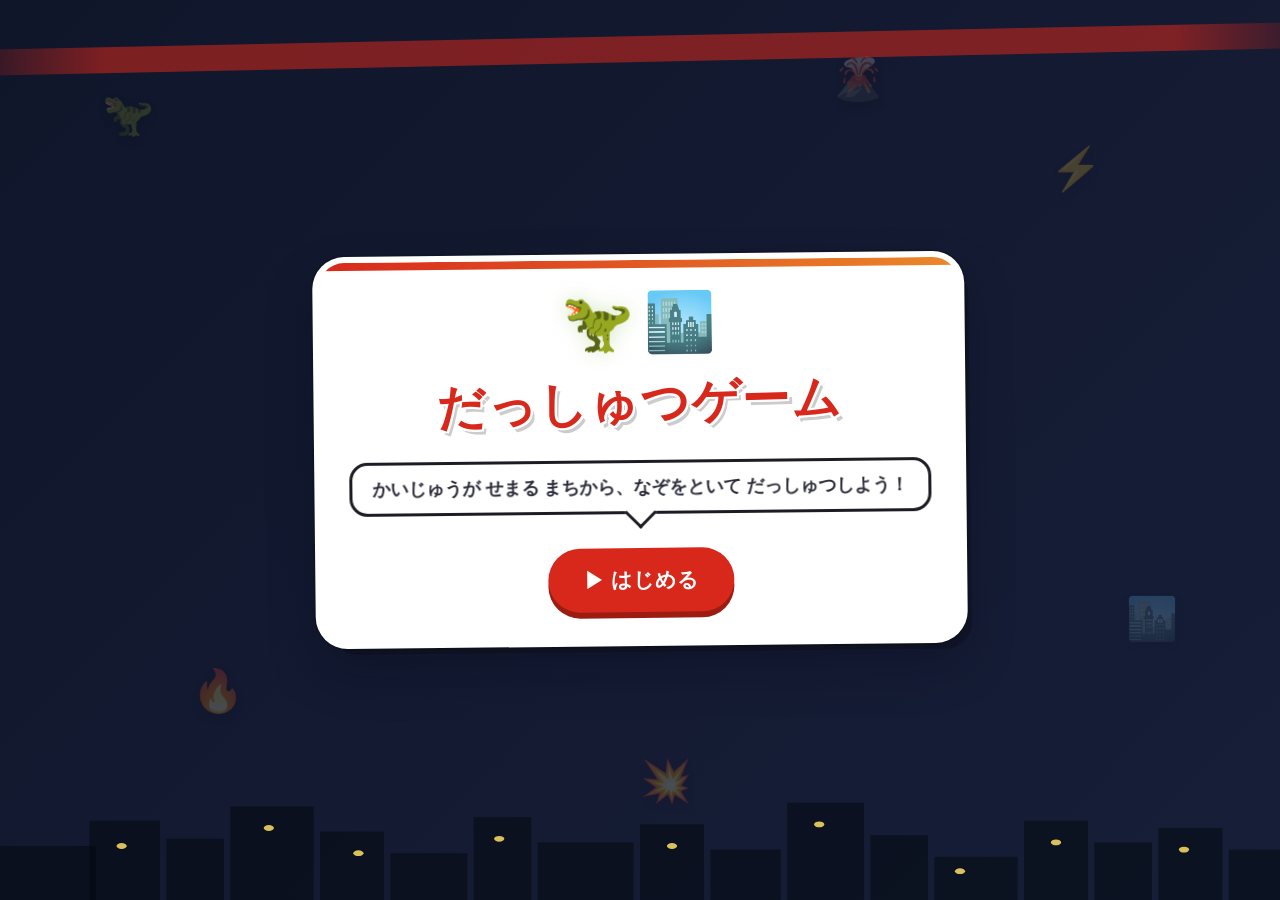
==== commit c4a01859: "「感謝」ポスターの雰囲気に合わせてデザインを調整 - style.css: 配色を放射能グリーン基調から、もらったポスター   (assets/final-photo.jpg)の濃紺×赤×白フチ×金の" ====
--- a/escape-game/index.html
+++ b/escape-game/index.html
@@ -4,9 +4,12 @@
 <meta charset="UTF-8" />
 <meta name="viewport" content="width=device-width, initial-scale=1, maximum-scale=1, user-scalable=no, viewport-fit=cover" />
 <title>だっしゅつゲーム</title>
-<link rel="stylesheet" href="style.css?v=2" />
+<link rel="stylesheet" href="style.css?v=3" />
 </head>
 <body>
+
+  <!-- もらった「感謝」ポスターの、上部にある赤い筆あとを模した装飾 -->
+  <div class="paint-stroke" aria-hidden="true"></div>
 
   <!-- 背景の装飾（かいじゅう・まち・炎・稲光などが漂う演出。操作の邪魔をしないようpointer-events:none） -->
   <div class="bg-decor" aria-hidden="true">
@@ -126,7 +129,7 @@
     </div>
   </section>
 
-  <script src="stages.js?v=2"></script>
-  <script src="main.js?v=2"></script>
+  <script src="stages.js?v=3"></script>
+  <script src="main.js?v=3"></script>
 </body>
 </html>
--- a/escape-game/style.css
+++ b/escape-game/style.css
@@ -7,16 +7,19 @@
 --------------------------------------------------------------- */
 
 :root {
-  /* 夜の街に かいじゅうが せまる雰囲気の配色（暗い夜空〜放射能グリーン） */
-  --color-bg-1: #0f2027;
-  --color-bg-2: #16324f;
-  --color-bg-3: #1b4332;
-  --color-kaiju-glow: #39ff14;
-  --color-kaiju-glow-dim: rgba(57, 255, 20, 0.35);
-  --color-primary: #ff8a3d;
-  --color-primary-dark: #e56e1f;
-  --color-secondary: #4dc3a3;
-  --color-secondary-dark: #33a184;
+  /* もらった「感謝」ポスター（濃紺の背景・力強い赤の筆文字・白フチのコラージュ・
+     あたたかい肌色のハイライト）の雰囲気に合わせた配色 */
+  --color-bg-1: #10162a;
+  --color-bg-2: #171f3a;
+  --color-bg-3: #1c2440;
+  --color-kaiju-glow: #7fae3f;
+  --color-kaiju-glow-dim: rgba(127, 174, 63, 0.3);
+  --color-primary: #d8281c;
+  --color-primary-dark: #9c1c12;
+  --color-secondary: #e0982a;
+  --color-secondary-dark: #b8791a;
+  --color-glow: #f5b731;
+  --color-glow-dim: rgba(245, 183, 49, 0.35);
   --color-correct: #35c165;
   --color-wrong: #ff5a5f;
   --color-card-bg: #ffffff;
@@ -25,7 +28,7 @@
   --radius-lg: 26px;
   --radius-md: 16px;
   --tap-min: 44px;
-  --accent-gradient: linear-gradient(90deg, #39ff14, #ffd166, #ff5a3d, #39ff14);
+  --accent-gradient: linear-gradient(90deg, #d8281c, #f5b731, #d8281c);
 }
 
 * {
@@ -65,14 +68,14 @@
   50% { background-position: 100% 100%; }
 }
 
-/* 非常灯のように、ときどき放射能グリーンがふわっと光る警戒演出 */
+/* 非常灯のように、ときどき あたたかい光がふわっと差し込む警戒演出 */
 body::before {
   content: "";
   position: fixed;
   inset: 0;
   z-index: -1;
   pointer-events: none;
-  background: radial-gradient(circle at 50% 15%, var(--color-kaiju-glow-dim), transparent 60%);
+  background: radial-gradient(circle at 50% 15%, var(--color-glow-dim), transparent 60%);
   opacity: 0;
   animation: alert-pulse 7s ease-in-out infinite;
 }
@@ -84,6 +87,23 @@
 
 @media (prefers-reduced-motion: reduce) {
   body::before { animation: none; opacity: 0.3; }
+}
+
+/* ポスターの「感謝」上部にある、赤い筆あとの帯を模した装飾 */
+.paint-stroke {
+  position: fixed;
+  top: 4%;
+  left: -5%;
+  width: 110%;
+  height: 3.2vh;
+  min-height: 14px;
+  max-height: 26px;
+  background: linear-gradient(90deg, transparent, var(--color-primary) 12%, var(--color-primary) 88%, transparent);
+  opacity: 0.55;
+  transform: rotate(-1.2deg);
+  pointer-events: none;
+  z-index: -1;
+  filter: blur(0.5px);
 }
 
 /* 背景を漂う装飾（かいじゅう・炎・稲光等）。操作には一切干渉しない */
@@ -190,10 +210,12 @@
   position: relative;
   background: var(--color-card-bg);
   border-radius: var(--radius-lg);
+  /* 白フチのコラージュ写真を貼りつけたような、くっきりした縁取り＋落ち影 */
   box-shadow:
-    0 1px 0 rgba(255, 255, 255, 0.6) inset,
-    0 24px 50px rgba(35, 20, 80, 0.28),
-    0 4px 12px rgba(35, 20, 80, 0.12);
+    0 0 0 6px #fff,
+    0 0 0 8px rgba(0, 0, 0, 0.12),
+    10px 12px 0 rgba(0, 0, 0, 0.22),
+    0 24px 50px rgba(10, 10, 25, 0.35);
   padding: 34px 24px 28px;
   width: 100%;
   max-width: 640px;
@@ -230,6 +252,7 @@
   flex-direction: column;
   align-items: center;
   gap: 20px;
+  transform: rotate(-0.6deg);
 }
 
 .title-icon-row {
@@ -272,28 +295,48 @@
 }
 
 .app-title {
-  font-size: clamp(2rem, 6vw, 2.9rem);
+  font-size: clamp(2.1rem, 6.4vw, 3rem);
   margin: 0;
   line-height: 1.3;
   font-weight: 900;
-  letter-spacing: 0.02em;
-  background: var(--accent-gradient);
-  background-size: 300% 100%;
-  animation: accent-flow 6s linear infinite;
-  -webkit-background-clip: text;
-  background-clip: text;
-  color: transparent;
+  letter-spacing: 0.04em;
+  color: var(--color-primary);
+  transform: rotate(-1deg);
+  /* もらった「感謝」の筆文字のように、白フチ＋影をつけた見出し */
+  text-shadow:
+    2px 0 0 #fff, -2px 0 0 #fff, 0 2px 0 #fff, 0 -2px 0 #fff,
+    2px 2px 0 #fff, -2px -2px 0 #fff, 2px -2px 0 #fff, -2px 2px 0 #fff,
+    4px 5px 0 rgba(0, 0, 0, 0.2);
 }
 
 @media (prefers-reduced-motion: reduce) {
   .title-icon-kaiju, .title-icon-city { animation: none; }
 }
 
+/* ポスターの「ありがとう！」吹き出しを模した、コミック風の speech bubble */
 .app-sub {
-  margin: 0;
-  font-size: clamp(1rem, 2.6vw, 1.2rem);
-  color: var(--color-text-sub);
-  font-weight: 600;
+  position: relative;
+  margin: 6px 0 14px;
+  padding: 12px 20px;
+  font-size: clamp(0.95rem, 2.4vw, 1.1rem);
+  font-weight: 700;
+  color: var(--color-text);
+  background: #fff;
+  border: 3px solid #1c1c24;
+  border-radius: 18px;
+}
+
+.app-sub::after {
+  content: "";
+  position: absolute;
+  left: 50%;
+  bottom: -13px;
+  width: 20px;
+  height: 20px;
+  background: #fff;
+  border-right: 3px solid #1c1c24;
+  border-bottom: 3px solid #1c1c24;
+  transform: translateX(-50%) rotate(45deg);
 }
 
 /* ---------- 共通ボタン ---------- */
@@ -412,17 +455,17 @@
 }
 
 .progress-dot.is-done {
-  background: var(--color-primary);
-  border-color: var(--color-primary-dark);
+  background: var(--color-secondary);
+  border-color: var(--color-secondary-dark);
   opacity: 1;
 }
 
 .progress-dot.is-current {
   background: #fff;
-  border-color: var(--color-kaiju-glow);
+  border-color: var(--color-primary);
   opacity: 1;
   transform: scale(1.2);
-  box-shadow: 0 0 0 4px var(--color-kaiju-glow-dim), 0 4px 10px rgba(0, 0, 0, 0.3);
+  box-shadow: 0 0 0 4px rgba(216, 40, 28, 0.28), 0 4px 10px rgba(0, 0, 0, 0.3);
 }
 
 .progress-track {
@@ -452,9 +495,9 @@
 .elapsed-time {
   font-weight: 800;
   font-variant-numeric: tabular-nums;
-  color: #0f2027;
-  background: var(--color-kaiju-glow-dim);
-  border: 2px solid var(--color-kaiju-glow);
+  color: #6a4400;
+  background: var(--color-glow-dim);
+  border: 2px solid var(--color-glow);
   border-radius: 999px;
   padding: 2px 12px;
   white-space: nowrap;
@@ -557,9 +600,9 @@
 
 /* 複数選択クイズ(multiSelect)で選んでいる選択肢 */
 .choice-btn.is-selected {
-  background: rgba(57, 255, 20, 0.14);
-  border-color: #2bb30f;
-  box-shadow: inset 0 0 0 2px var(--color-kaiju-glow-dim);
+  background: rgba(245, 183, 49, 0.2);
+  border-color: var(--color-glow);
+  box-shadow: inset 0 0 0 2px var(--color-glow-dim);
 }
 
 /* code-input用 */
@@ -942,6 +985,7 @@
   gap: 20px;
   position: relative;
   z-index: 2;
+  transform: rotate(0.5deg);
 }
 
 .clear-trophy {
@@ -962,14 +1006,15 @@
 
 .clear-title {
   margin: 0;
-  font-size: clamp(1.8rem, 5.5vw, 2.6rem);
+  font-size: clamp(1.9rem, 5.8vw, 2.7rem);
   font-weight: 900;
-  background: var(--accent-gradient);
-  background-size: 300% 100%;
-  animation: accent-flow 6s linear infinite, pop-in 0.5s ease;
-  -webkit-background-clip: text;
-  background-clip: text;
-  color: transparent;
+  letter-spacing: 0.03em;
+  color: var(--color-primary);
+  animation: pop-in 0.5s ease;
+  text-shadow:
+    2px 0 0 #fff, -2px 0 0 #fff, 0 2px 0 #fff, 0 -2px 0 #fff,
+    2px 2px 0 #fff, -2px -2px 0 #fff, 2px -2px 0 #fff, -2px 2px 0 #fff,
+    4px 5px 0 rgba(0, 0, 0, 0.2);
 }
 
 .clear-sub {
@@ -983,9 +1028,9 @@
   display: inline-block;
   font-weight: 800;
   font-size: clamp(1.05rem, 3vw, 1.3rem);
-  color: #0f2027;
-  background: var(--color-kaiju-glow-dim);
-  border: 2px solid var(--color-kaiju-glow);
+  color: #6a4400;
+  background: var(--color-glow-dim);
+  border: 2px solid var(--color-glow);
   border-radius: 999px;
   padding: 8px 20px;
   animation: pop-in 0.4s ease;
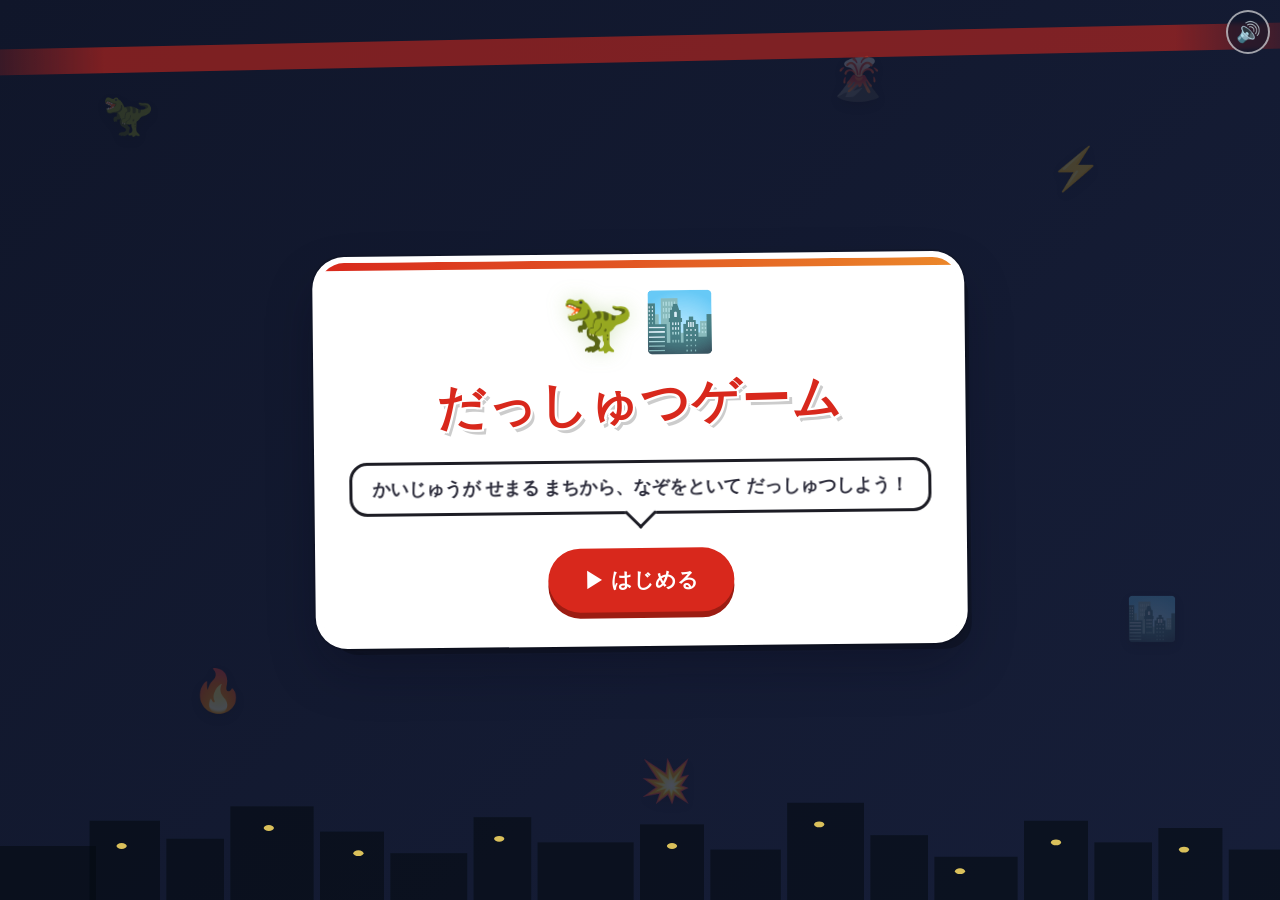
==== commit 22991e5e: "全ステージに効果音を追加して臨場感を強化 - sfx.jsを新設し、Web Audio APIで効果音をその場で合成（音声ファイル不要・   オフラインでも著作権の心配なく動く） - 正解/不正解、は" ====
--- a/escape-game/index.html
+++ b/escape-game/index.html
@@ -4,9 +4,12 @@
 <meta charset="UTF-8" />
 <meta name="viewport" content="width=device-width, initial-scale=1, maximum-scale=1, user-scalable=no, viewport-fit=cover" />
 <title>だっしゅつゲーム</title>
-<link rel="stylesheet" href="style.css?v=3" />
+<link rel="stylesheet" href="style.css?v=4" />
 </head>
 <body>
+
+  <!-- 効果音のON/OFF切り替え（教室で複数台同時に使うことを想定した控えめな配置） -->
+  <button id="btn-mute" class="btn-mute" type="button" aria-label="おとの ON/OFF">🔊</button>
 
   <!-- もらった「感謝」ポスターの、上部にある赤い筆あとを模した装飾 -->
   <div class="paint-stroke" aria-hidden="true"></div>
@@ -129,7 +132,8 @@
     </div>
   </section>
 
-  <script src="stages.js?v=3"></script>
-  <script src="main.js?v=3"></script>
+  <script src="stages.js?v=4"></script>
+  <script src="sfx.js?v=4"></script>
+  <script src="main.js?v=4"></script>
 </body>
 </html>
--- a/escape-game/style.css
+++ b/escape-game/style.css
@@ -89,6 +89,31 @@
   body::before { animation: none; opacity: 0.3; }
 }
 
+/* 効果音のON/OFFボタン（教室で同時に何台も使うことを想定し、控えめな見た目・
+   隅の固定配置にしてある） */
+.btn-mute {
+  position: fixed;
+  top: max(10px, env(safe-area-inset-top, 0px));
+  right: max(10px, env(safe-area-inset-right, 0px));
+  z-index: 20;
+  min-width: var(--tap-min);
+  min-height: var(--tap-min);
+  border-radius: 50%;
+  border: 2px solid rgba(255, 255, 255, 0.6);
+  background: rgba(16, 22, 42, 0.55);
+  color: #fff;
+  font-size: 1.25rem;
+  line-height: 1;
+  cursor: pointer;
+  backdrop-filter: blur(2px);
+  transition: transform 0.12s ease, background 0.12s ease;
+}
+
+.btn-mute:active {
+  transform: scale(0.92);
+  background: rgba(16, 22, 42, 0.75);
+}
+
 /* ポスターの「感謝」上部にある、赤い筆あとの帯を模した装飾 */
 .paint-stroke {
   position: fixed;
